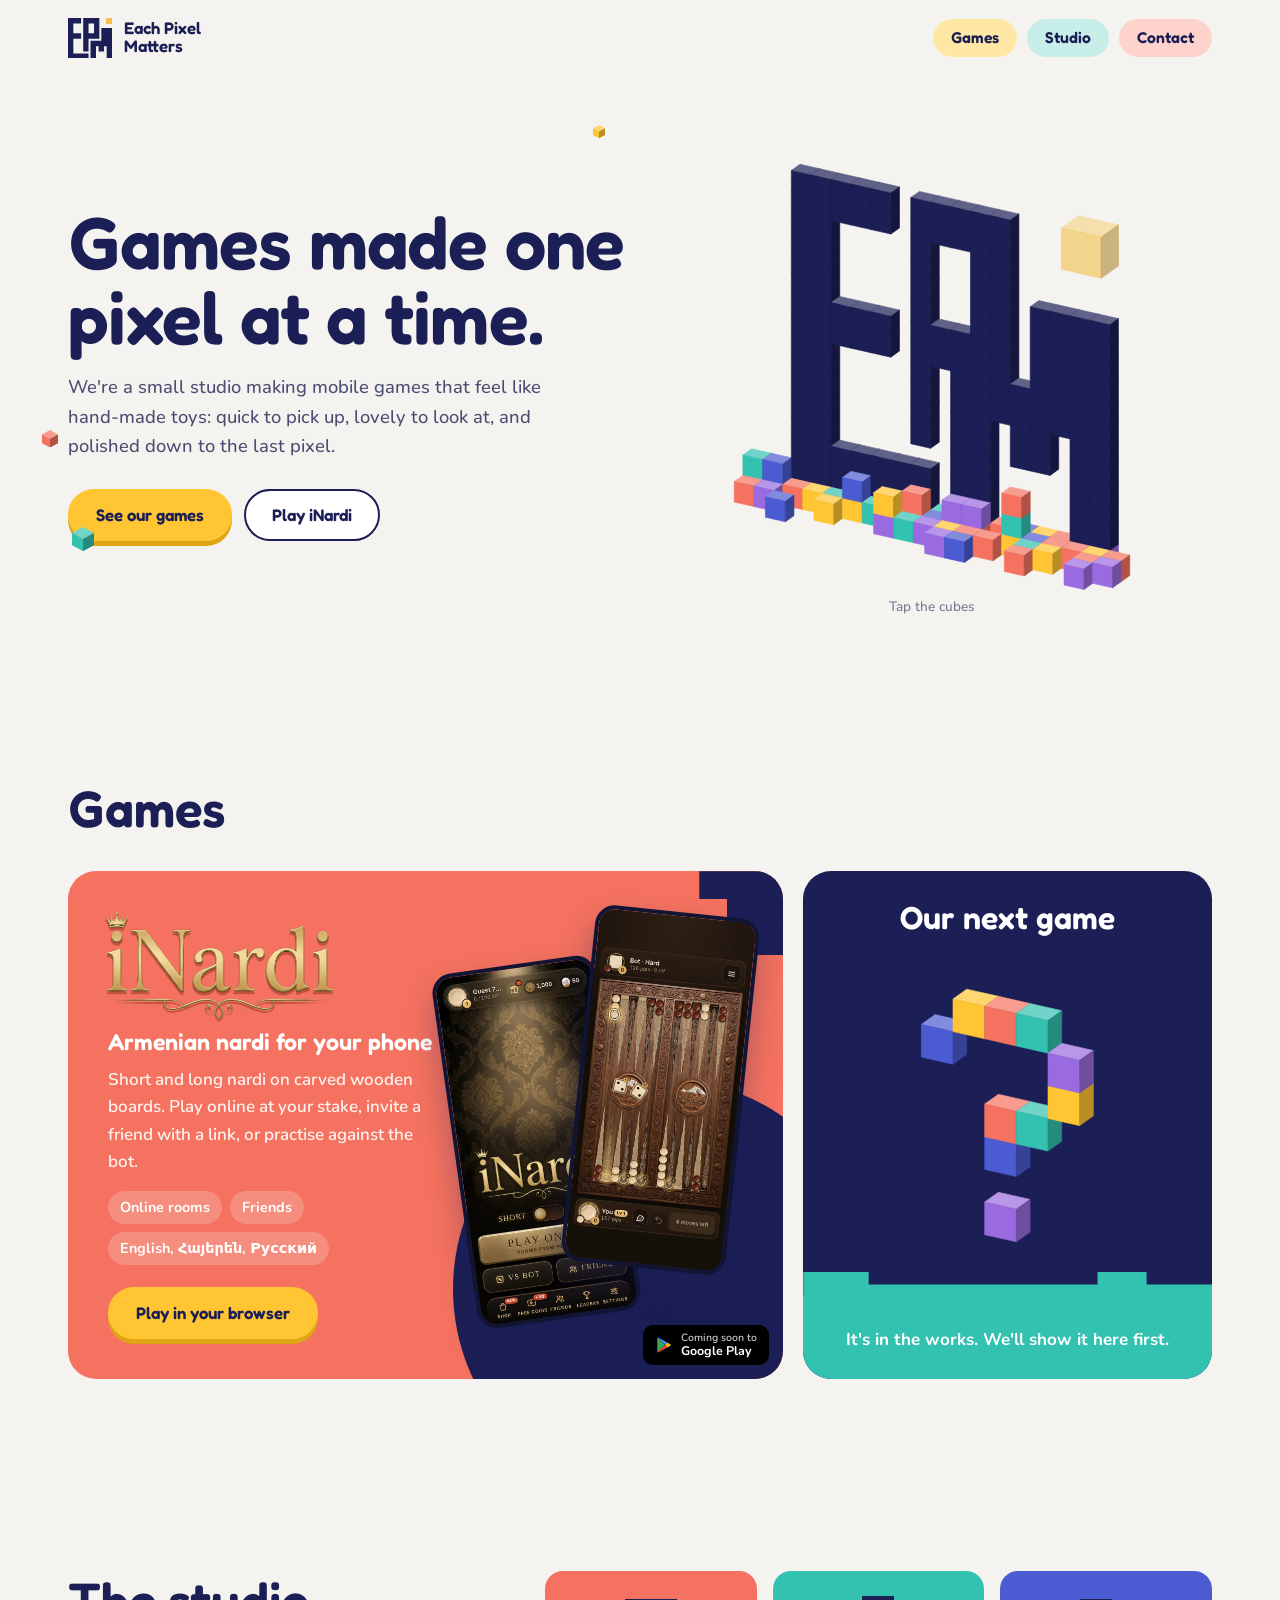
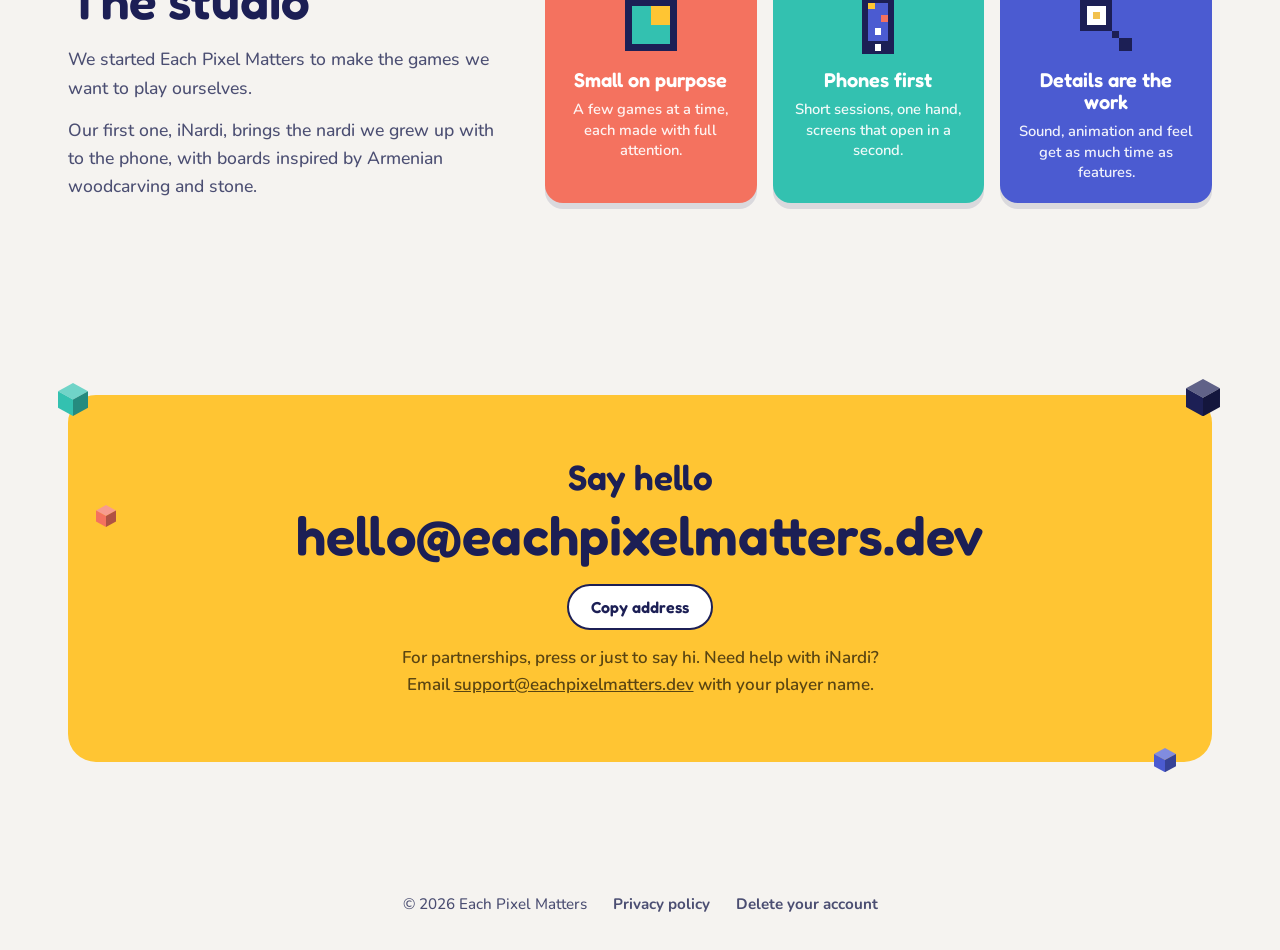
==== index.html @ 30808cd9 "Each Pixel Matters studio website Co-Authored-By: Claude Opus 5.5 <noreply@anthropic.com> Claude-Ses" ====
<!doctype html>
<html lang="en">
<head>
<meta charset="utf-8">
<meta name="viewport" content="width=device-width, initial-scale=1, viewport-fit=cover">
<meta name="theme-color" content="#f5f3f0">
<meta property="og:title" content="Each Pixel Matters">
<meta property="og:description" content="A small independent game studio. Our first game is iNardi, Armenian nardi for your phone.">
<title>Each Pixel Matters</title>
<meta name="claude:viewport-fit-sides" content="cover">
<meta name="description" content="Each Pixel Matters is a small independent game studio making mobile games that feel like hand-made toys. Our first game is iNardi, Armenian nardi for your phone.">
<link rel="icon" type="image/svg+xml" href="img/epm-mark-navy.svg">
<link rel="preload" href="fonts/fredoka-latin-wght-normal.woff2" as="font" type="font/woff2" crossorigin>
<link rel="stylesheet" href="fonts/fonts.css">
<style>
/* Layout: a light toy-box page. The hero logo is built from 3D cubes; games, studio and contact sit in bold colour blocks with a few stray cubes around them. */
:root {
  --paper: #f5f3f0;    /* page */
  --navy: #1c1f55;     /* ink, the logo */
  --ink-2: #4b4e72;    /* secondary text */
  --yellow: #ffc533;
  --coral: #f4725f;
  --teal: #33c1b0;
  --blue: #4b5bd1;
  --purple: #9a6be0;
  --gold: #f2c14e;     /* the one gold pixel */
  --display: "Fredoka", "Nunito", ui-rounded, "Segoe UI", system-ui, sans-serif;
  --body: "Nunito", "Segoe UI", system-ui, sans-serif;
  --r-big: 28px; --r: 18px;
  color-scheme: light;
}
* { box-sizing: border-box; }
html { scroll-behavior: smooth; }
@media (prefers-reduced-motion: reduce) { html { scroll-behavior: auto; } }
body { margin: 0; background: var(--paper); color: var(--navy); font: 500 1.0625rem/1.6 var(--body); -webkit-font-smoothing: antialiased; overflow-x: hidden; }
a { color: inherit; }
img { max-width: 100%; display: block; }
:focus-visible { outline: 3px solid var(--blue); outline-offset: 3px; border-radius: 8px; }
.wrap { position: relative; max-width: 74rem; margin: 0 auto; padding-left: max(20px, env(safe-area-inset-left, 0px)); padding-right: max(20px, env(safe-area-inset-right, 0px)); }
h1, h2, h3 { font-family: var(--display); font-weight: 600; margin: 0; text-wrap: balance; }
p { margin: 0; }

/* a stray isometric cube; colour comes from --c */
.cube { position: absolute; width: var(--s, 18px); height: auto; pointer-events: none; }
.cube { --ft: color-mix(in srgb, var(--c) 70%, white); --fl: var(--c); --fr: color-mix(in srgb, var(--c) 72%, black); }

/* header */
body::before { content: ""; position: fixed; inset: 0 0 auto; height: env(safe-area-inset-top, 0px); z-index: 10; background: var(--paper); }
.top { position: sticky; top: env(safe-area-inset-top, 0px); z-index: 6; background: color-mix(in srgb, var(--paper) 90%, transparent); backdrop-filter: blur(10px); -webkit-backdrop-filter: blur(10px); }
.top .wrap { display: flex; align-items: center; justify-content: space-between; gap: 16px; height: 76px; }
.brand { display: flex; align-items: center; gap: 12px; text-decoration: none; font: 600 1.05rem/1.05 var(--display); }
.brand svg { width: 44px; height: auto; flex: none; }
.nav { display: flex; gap: 10px; }
.nav a { text-decoration: none; font: 600 .98rem/1 var(--display); padding: 11px 18px; border-radius: 999px; transition: transform .15s; }
.nav a:hover { transform: translateY(-2px); }
.nav a:nth-child(1) { background: #ffe8a6; }
.nav a:nth-child(2) { background: #c8eeea; }
.nav a:nth-child(3) { background: #fdd3cb; }

/* hero */
.hero .wrap { display: grid; grid-template-columns: minmax(0, 1fr) minmax(0, 1fr); gap: 24px; align-items: center; padding-block: clamp(24px, 5vw, 56px) clamp(32px, 6vw, 72px); }
h1 { font-size: clamp(2.7rem, 6.4vw, 4.6rem); line-height: 1.02; letter-spacing: -.01em; }
.lede { margin-top: 1.1rem; max-width: 30rem; font-size: 1.15rem; color: var(--ink-2); }
.actions { display: flex; flex-wrap: wrap; gap: 12px; margin-top: 1.8rem; }
.btn { display: inline-flex; align-items: center; min-height: 52px; padding: 0 26px; border-radius: 999px; text-decoration: none; font: 600 1.05rem/1 var(--display); border: 2.5px solid var(--navy); transition: transform .15s, box-shadow .15s; }
.btn:hover { transform: translateY(-2px); }
.btn.yellow { background: var(--yellow); border-color: var(--yellow); box-shadow: 0 5px 0 #e0a514; }
.btn.yellow:hover { box-shadow: 0 7px 0 #e0a514; }
.btn.outline { background: #fff; }
.stage { position: relative; aspect-ratio: 1 / .86; max-width: 100%; }
#voxels { position: absolute; inset: 0; width: 100%; height: 100%; cursor: pointer; touch-action: manipulation; }
.stage .tip { position: absolute; left: 0; right: 0; bottom: -4px; text-align: center; font-size: .85rem; color: var(--ink-2); opacity: .75; }

/* sections */
section.block { padding-block: clamp(48px, 8vw, 96px); }
h2 { font-size: clamp(2.1rem, 4.6vw, 3.2rem); line-height: 1.05; margin-bottom: clamp(22px, 4vw, 36px); }

/* games */
.games { display: grid; grid-template-columns: minmax(0, 1.75fr) minmax(0, 1fr); gap: 20px; }
.card { position: relative; border-radius: var(--r-big); overflow: hidden; }
.inardi { background: var(--coral); color: #fff; padding: clamp(24px, 4vw, 40px); display: grid; grid-template-columns: minmax(0, 1fr) minmax(0, .9fr); gap: 12px; min-height: 420px; }
.inardi::before { content: ""; position: absolute; right: -90px; bottom: -120px; width: 420px; height: 420px; border-radius: 50%; background: var(--navy); }
.inardi::after { content: ""; position: absolute; top: 0; right: 0; width: 84px; height: 84px; background: var(--navy);
  clip-path: polygon(0 0, 100% 0, 100% 100%, 66% 100%, 66% 66%, 33% 66%, 33% 33%, 0 33%); }
.inardi .txt { position: relative; z-index: 1; display: flex; flex-direction: column; min-width: 0; }
.inardi .logo { width: min(230px, 80%); height: auto; filter: drop-shadow(0 3px 0 rgba(90,30,10,.35)); margin-left: -4px; }
.inardi h3 { font-size: 1.45rem; line-height: 1.2; margin-top: 8px; }
.inardi .desc { margin-top: 10px; max-width: 26rem; color: #fff3ef; font-weight: 600; }
.chips { display: flex; flex-wrap: wrap; gap: 8px; margin-top: 16px; }
.chips span { background: rgba(255,255,255,.2); border-radius: 999px; padding: 5px 12px; font-size: .9rem; font-weight: 700; }
.inardi .actions { margin-top: auto; padding-top: 22px; }
.inardi .btn.yellow { color: var(--navy); }
.phones { position: relative; z-index: 1; min-height: 340px; }
.phones img { position: absolute; width: 56%; height: auto; aspect-ratio: 585 / 1266; object-fit: cover; border-radius: 20px; border: 4px solid #121433; box-shadow: 0 18px 30px rgba(28,31,85,.35); }
.phones .a { left: 2%; top: 12%; transform: rotate(-8deg); }
.phones .b { right: 0; top: 0; transform: rotate(6deg); }
.soon { position: absolute; z-index: 2; right: 14px; bottom: 14px; display: flex; align-items: center; gap: 8px; background: #000; color: #fff; border-radius: 10px; padding: 7px 12px; font: 700 .78rem/1.15 var(--body); }
.soon svg { width: 18px; height: 18px; }
.soon small { display: block; font-weight: 600; font-size: .66rem; opacity: .8; }

.next { background: var(--navy); color: #fff; display: flex; flex-direction: column; min-height: 420px; }
.next h3 { font-size: 2rem; line-height: 1.05; text-align: center; padding: 30px 24px 0; }
.next canvas { flex: 1; width: 100%; min-height: 200px; }
.next .base { position: relative; background: var(--teal); padding: 30px 20px 26px; text-align: center; font-weight: 700; }
.next .base::before { content: ""; position: absolute; left: 0; right: 0; top: -24px; height: 25px; background: var(--teal);
  clip-path: polygon(0 100%, 0 0, 16% 0, 16% 50%, 72% 50%, 72% 0, 84% 0, 84% 50%, 100% 50%, 100% 100%); }

/* studio */
.studio { display: grid; grid-template-columns: minmax(0, .9fr) minmax(0, 1.4fr); gap: clamp(24px, 4vw, 48px); align-items: center; }
.studio .about p { color: var(--ink-2); max-width: 30rem; font-size: 1.1rem; }
.studio .about p + p { margin-top: .9rem; }
.studio h2 { margin-bottom: 18px; }
.tiles { display: grid; grid-template-columns: repeat(3, minmax(0, 1fr)); gap: 16px; }
.tile { border-radius: var(--r); padding: 22px 16px 20px; color: #fff; text-align: center; display: flex; flex-direction: column; align-items: center; gap: 12px; box-shadow: 0 6px 0 rgba(28,31,85,.12); }
.tile svg { width: 64px; height: 64px; image-rendering: pixelated; }
.tile b { font: 600 1.25rem/1.1 var(--display); }
.tile span { font-size: .92rem; font-weight: 600; opacity: .92; line-height: 1.4; }
.tile:nth-child(1) { background: var(--coral); }
.tile:nth-child(2) { background: var(--teal); }
.tile:nth-child(3) { background: var(--blue); }

/* contact */
.hello { position: relative; background: var(--yellow); border-radius: var(--r-big); padding: clamp(36px, 6vw, 64px) 24px; text-align: center; }
.hello h2 { font-size: clamp(1.6rem, 3vw, 2.2rem); margin-bottom: 10px; }
.hello .mail { display: inline-block; font: 600 clamp(1.45rem, 5vw, 3.4rem)/1.1 var(--display); text-decoration: none; overflow-wrap: anywhere; }
.hello .mail:hover { text-decoration: underline; text-decoration-thickness: 3px; text-underline-offset: 6px; }
.hello p { margin: 14px auto 0; max-width: 32rem; color: #5a4512; font-weight: 600; }
.copy-btn { margin-top: 18px; font: 600 1rem/1 var(--display); color: var(--navy); background: #fff; border: 2.5px solid var(--navy); border-radius: 999px; min-height: 46px; padding: 0 22px; cursor: pointer; }

footer { padding-block: 34px calc(34px + env(safe-area-inset-bottom, 0px)); font-size: .95rem; color: var(--ink-2); }
footer .wrap { display: flex; flex-wrap: wrap; justify-content: center; gap: 8px 26px; }
footer a { text-decoration: none; font-weight: 700; }
footer a:hover { color: var(--navy); text-decoration: underline; }

@media (max-width: 900px) {
  .hero .cube, .cube.wide-only { display: none; }
  .hero .wrap { grid-template-columns: 1fr; }
  .stage { order: -1; width: min(100%, 520px); margin: 0 auto; }
  .games, .studio { grid-template-columns: 1fr; }
  .inardi { grid-template-columns: 1fr; }
  .phones { min-height: 0; height: min(92vw, 420px); max-width: 420px; }
  .next { min-height: 360px; }
}
@media (max-width: 560px) {
  .nav a { padding: 10px 13px; font-size: .9rem; }
  .nav a:nth-child(2) { display: none; }
  .brand span { display: none; }
  .tiles { grid-template-columns: 1fr; }
  .tile { flex-direction: row; text-align: left; align-items: center; }
  .tile svg { width: 52px; height: 52px; flex: none; }
  .tile div { display: flex; flex-direction: column; gap: 4px; }
}
@media (min-width: 561px) { .tile div { display: flex; flex-direction: column; gap: 8px; } }
</style>
</head>
<body>
<svg width="0" height="0" style="position:absolute" aria-hidden="true">
  <symbol id="cb" viewBox="0 0 20 22"><polygon style="fill:var(--ft)" points="10,0 20,5.5 10,11 0,5.5"/><polygon style="fill:var(--fl)" points="0,5.5 10,11 10,22 0,16.5"/><polygon style="fill:var(--fr)" points="10,11 20,5.5 20,16.5 10,22"/></symbol>
</svg>

<header class="top">
  <div class="wrap">
    <a class="brand" href="#top" aria-label="Each Pixel Matters, home">
      <svg viewBox="0 0 272 253" aria-hidden="true"><path fill="#1c1f55" d="M0 0H33V253H0ZM0 0H81V34H0ZM0 94H81V128H0ZM0 220H127V253H0ZM94 0H127V207H94ZM94 0H194V34H94ZM161 0H194V128H161ZM94 94H194V128H94ZM206 62H272V174H206ZM139 140H272V174H139ZM139 140H173V253H139ZM189 140H223V207H189ZM239 140H272V253H239Z"/><path fill="#f2c14e" d="M234 0H272V38H234Z"/></svg>
      <span>Each Pixel<br>Matters</span>
    </a>
    <nav class="nav" aria-label="Sections">
      <a href="#games">Games</a>
      <a href="#studio">Studio</a>
      <a href="#contact">Contact</a>
    </nav>
  </div>
</header>

<main id="top">
  <section class="hero">
    <div class="wrap">
      <svg class="cube" style="--c:var(--coral);--s:16px;left:-6px;top:58%" viewBox="0 0 20 22"><use href="#cb"/></svg>
      <svg class="cube" style="--c:var(--teal);--s:22px;left:2%;top:74%" viewBox="0 0 20 22"><use href="#cb"/></svg>
      <svg class="cube" style="--c:var(--yellow);--s:12px;left:46%;top:8%" viewBox="0 0 20 22"><use href="#cb"/></svg>
      <div class="copy">
        <h1>Games made one pixel at a time.</h1>
        <p class="lede">We're a small studio making mobile games that feel like hand-made toys: quick to pick up, lovely to look at, and polished down to the last pixel.</p>
        <div class="actions">
          <a class="btn yellow" href="#games">See our games</a>
          <a class="btn outline" href="https://edhakob1an.github.io/inardi/" target="_blank" rel="noopener">Play iNardi</a>
        </div>
      </div>
      <div class="stage">
        <canvas id="voxels" role="img" aria-label="The Each Pixel Matters logo built from 3D cubes, with one gold cube on top"></canvas>
        <p class="tip">Tap the cubes</p>
      </div>
    </div>
  </section>

  <section class="block" id="games" aria-labelledby="games-h">
    <div class="wrap">
      <h2 id="games-h">Games</h2>
      <div class="games">
        <article class="card inardi" aria-labelledby="inardi-h">
          <div class="txt">
            <img class="logo" src="img/inardi-logo.webp" alt="iNardi" width="900" height="427">
            <h3 id="inardi-h">Armenian nardi for your phone</h3>
            <p class="desc">Short and long nardi on carved wooden boards. Play online at your stake, invite a friend with a link, or practise against the bot.</p>
            <div class="chips"><span>Online rooms</span><span>Friends</span><span>English, Հայերեն, Русский</span></div>
            <div class="actions"><a class="btn yellow" href="https://edhakob1an.github.io/inardi/" target="_blank" rel="noopener">Play in your browser</a></div>
          </div>
          <div class="phones">
            <img class="a" src="img/inardi-menu.webp" alt="iNardi main menu" loading="lazy" width="585" height="1266">
            <img class="b" src="img/inardi-game.webp" alt="A game on the carved walnut board" loading="lazy" width="585" height="1266">
          </div>
          <div class="soon"><svg viewBox="0 0 24 24" aria-hidden="true"><path fill="#34a853" d="M3.6 2.2 13.3 12l-9.7 9.8c-.4-.2-.6-.6-.6-1.1V3.3c0-.5.2-.9.6-1.1z"/><path fill="#fbbc04" d="m16.6 15.3-3.3-3.3 3.3-3.3 3.8 2.2c1 .6 1 1.6 0 2.2z"/><path fill="#ea4335" d="M13.3 12 3.6 21.8c.3.2.8.2 1.3-.1l11.7-6.4z"/><path fill="#4285f4" d="M13.3 12 16.6 8.7 4.9 2.3c-.5-.3-1-.3-1.3-.1z"/></svg><span><small>Coming soon to</small>Google Play</span></div>
        </article>
        <article class="card next" aria-labelledby="next-h">
          <h3 id="next-h">Our next game</h3>
          <canvas id="qmark" aria-hidden="true"></canvas>
          <p class="base">It's in the works. We'll show it here first.</p>
        </article>
      </div>
    </div>
  </section>

  <section class="block" id="studio" aria-labelledby="studio-h">
    <div class="wrap studio">
      <div class="about">
        <h2 id="studio-h">The studio</h2>
        <p>We started Each Pixel Matters to make the games we want to play ourselves.</p>
        <p>Our first one, iNardi, brings the nardi we grew up with to the phone, with boards inspired by Armenian woodcarving and stone.</p>
      </div>
      <div class="tiles">
        <div class="tile">
          <svg viewBox="0 0 10 10" aria-hidden="true" shape-rendering="crispEdges"><rect x="1" y="1" width="8" height="8" fill="#1c1f55"/><rect x="2" y="2" width="6" height="6" fill="#33c1b0"/><rect x="5" y="2" width="3" height="3" fill="#ffc533"/></svg>
          <div><b>Small on purpose</b><span>A few games at a time, each made with full attention.</span></div>
        </div>
        <div class="tile">
          <svg viewBox="0 0 10 10" aria-hidden="true" shape-rendering="crispEdges"><rect x="2.5" y="0.5" width="5" height="9" fill="#1c1f55"/><rect x="3.5" y="1.5" width="3" height="6" fill="#4b5bd1"/><rect x="3.5" y="1.5" width="1" height="1" fill="#ffc533"/><rect x="5.5" y="3.5" width="1" height="1" fill="#f4725f"/><rect x="4.5" y="5.5" width="1" height="1" fill="#fff"/><rect x="4.5" y="8" width="1" height="1" fill="#fff"/></svg>
          <div><b>Phones first</b><span>Short sessions, one hand, screens that open in a second.</span></div>
        </div>
        <div class="tile">
          <svg viewBox="0 0 10 10" aria-hidden="true" shape-rendering="crispEdges"><rect x="1" y="1" width="5" height="5" fill="#1c1f55"/><rect x="2" y="2" width="3" height="3" fill="#fff"/><rect x="3" y="3" width="1" height="1" fill="#f2c14e"/><rect x="6" y="6" width="1" height="1" fill="#1c1f55"/><rect x="7" y="7" width="2" height="2" fill="#1c1f55"/></svg>
          <div><b>Details are the work</b><span>Sound, animation and feel get as much time as features.</span></div>
        </div>
      </div>
    </div>
  </section>

  <section class="block" id="contact" aria-labelledby="contact-h">
    <div class="wrap">
      <div class="hello">
        <svg class="cube" style="--c:var(--teal);--s:30px;left:-10px;top:-12px" viewBox="0 0 20 22"><use href="#cb"/></svg>
        <svg class="cube wide-only" style="--c:var(--coral);--s:20px;left:28px;top:30%" viewBox="0 0 20 22"><use href="#cb"/></svg>
        <svg class="cube" style="--c:var(--navy);--s:34px;right:-8px;top:-16px" viewBox="0 0 20 22"><use href="#cb"/></svg>
        <svg class="cube" style="--c:var(--blue);--s:22px;right:36px;bottom:-10px" viewBox="0 0 20 22"><use href="#cb"/></svg>
        <h2 id="contact-h">Say hello</h2>
        <a class="mail" id="mailLink" href="mailto:hello@eachpixelmatters.dev">hello@eachpixelmatters.dev</a>
        <div><button class="copy-btn" type="button" id="copyMail">Copy address</button></div>
        <p>For partnerships, press or just to say hi. Need help with iNardi? Email <a href="mailto:support@eachpixelmatters.dev">support@eachpixelmatters.dev</a> with your player name.</p>
      </div>
    </div>
  </section>
</main>

<footer>
  <div class="wrap">
    <span>© 2026 Each Pixel Matters</span>
    <a href="privacy.html">Privacy policy</a>
    <a href="delete-account.html">Delete your account</a>
  </div>
</footer>

<script>
(() => {
  const reduce = matchMedia('(prefers-reduced-motion: reduce)').matches;
  const hex = h => [1, 3, 5].map(i => parseInt(h.slice(i, i + 2), 16));
  const mix = (c, w, k) => `rgb(${c.map((v, i) => Math.round(v + (w[i] - v) * k)).join(',')})`;
  const shades = h => { const c = hex(h); return { t: mix(c, [255, 255, 255], .3), l: h, r: mix(c, [0, 0, 0], .28) }; };

  // ---- a tiny isometric voxel renderer: cubes are {x, y, z, col}; x runs right-down, y left-down, z up
  function scene(cv, cubes, opts = {}) {
    const ctx = cv.getContext('2d'), S = { cubes, w: 0, h: 0, s: 1, ox: 0, oy: 0 };
    cubes.forEach(c => { c.sh = shades(c.col); c.hop = 0; });
    const PR = opts.proj || [.97, .22, .42, .3];   // x axis (right, slightly down), y axis (towards the viewer: left and down)
    const raw = (x, y, z) => [x * PR[0] - y * PR[2], x * PR[1] + y * PR[3] - z];
    const P = (x, y, z) => { const [a, b] = raw(x, y, z); return [S.ox + a * S.s, S.oy + b * S.s]; };
    function fit() {
      const dpr = Math.min(2, devicePixelRatio || 1), r = cv.getBoundingClientRect();
      S.w = r.width; S.h = r.height; cv.width = Math.round(r.width * dpr); cv.height = Math.round(r.height * dpr); ctx.setTransform(dpr, 0, 0, dpr, 0, 0);
      let x0 = 1e9, x1 = -1e9, y0 = 1e9, y1 = -1e9;
      for (const c of cubes) for (const [dx, dy, dz] of [[0,0,1],[1,0,0],[0,1,0],[1,1,0],[1,0,1],[0,1,1],[0,0,0]]) {
        const g = c.size || 1, [px, py] = raw(c.x + dx * g, c.y + dy * g, c.z + dz * g);
        x0 = Math.min(x0, px); x1 = Math.max(x1, px); y0 = Math.min(y0, py - (opts.headroom || 0)); y1 = Math.max(y1, py);
      }
      S.s = Math.min(S.w * (opts.fill || .92) / (x1 - x0), S.h * (opts.fill || .92) / (y1 - y0));
      S.ox = S.w / 2 - (x0 + x1) / 2 * S.s; S.oy = S.h / 2 - (y0 + y1) / 2 * S.s;
    }
    const order = () => cubes.slice().sort((a, b) => (a.x + a.y) - (b.x + b.y) || a.z - b.z || a.x - b.x);
    function poly(pts, fill) { ctx.beginPath(); pts.forEach((p, i) => i ? ctx.lineTo(p[0], p[1]) : ctx.moveTo(p[0], p[1])); ctx.closePath(); ctx.fillStyle = fill; ctx.fill(); ctx.strokeStyle = fill; ctx.lineWidth = .6; ctx.stroke(); }
    function draw(t) {
      ctx.clearRect(0, 0, S.w, S.h);
      for (const c of order()) {
        const z = c.z + (c.dz || 0) + Math.sin(Math.min(1, c.hop) * Math.PI) * .7 * (c.hop > 0 ? 1 : 0);
        if (c.a === 0) continue;
        const { x, y } = c, g = c.size || 1;
        ctx.globalAlpha = c.a ?? 1;
        poly([P(x, y, z + g), P(x + g, y, z + g), P(x + g, y + g, z + g), P(x, y + g, z + g)], c.sh.t);
        poly([P(x, y + g, z), P(x + g, y + g, z), P(x + g, y + g, z + g), P(x, y + g, z + g)], c.sh.l);
        poly([P(x + g, y, z), P(x + g, y + g, z), P(x + g, y + g, z + g), P(x + g, y, z + g)], c.sh.r);
        ctx.globalAlpha = 1;
      }
    }
    // which cube is under a point: test the cube outlines front to back
    function pick(px, py) {
      const inside = (pts) => { let c = false; for (let i = 0, j = pts.length - 1; i < pts.length; j = i++) { const [xi, yi] = pts[i], [xj, yj] = pts[j]; if ((yi > py) !== (yj > py) && px < (xj - xi) * (py - yi) / (yj - yi) + xi) c = !c; } return c; };
      for (const c of order().reverse()) {
        const { x, y, z } = c, g = c.size || 1;
        if (inside([P(x, y, z + g), P(x + g, y, z + g), P(x + g, y, z), P(x + g, y + g, z), P(x, y + g, z), P(x, y + g, z + g)])) return c;
      }
      return null;
    }
    new ResizeObserver(() => { fit(); draw(); }).observe(cv);
    fit();
    return { draw, pick, S };
  }

  // ---- hero: the EPM mark as cubes (8 × 7 grid from the logo), a heap of colour in front, the gold cube on top
  const RECTS = [[0,0,33,253],[0,0,81,34],[0,94,81,128],[0,220,127,253],[94,0,127,207],[94,0,194,34],[161,0,194,128],[94,94,194,128],[206,62,272,174],[139,140,272,174],[139,140,173,253],[189,140,223,207],[239,140,272,253]];
  const NAVY = '#1c1f55', CANDY = ['#ffc533', '#f4725f', '#33c1b0', '#4b5bd1', '#9a6be0'], U = 17, COLS = 16, ROWS = 15;
  const cubes = [];
  // the letters: the logo's shapes sampled onto a 16 × 15 grid, standing on a row of colour
  for (let r = 0; r < ROWS; r++) for (let x = 0; x < COLS; x++) {
    const px = x * U + U / 2, py = r * U + U / 2;
    if (RECTS.some(q => px >= q[0] && px < q[2] && py >= q[1] && py < q[3])) cubes.push({ x, y: 0, z: ROWS - r, col: NAVY });
  }
  // the gold pixel: one big cube in the logo's corner
  const gold = { x: 14, y: 0, z: ROWS - 1, size: 2, col: '#f2c14e', gold: true };
  // a heap of colour at the foot of the letters
  let seed = 11; const rnd = () => (seed = (seed * 16807) % 2147483647) / 2147483647;
  for (let x = 0; x < COLS; x++) cubes.push({ x, y: 0, z: 0, col: CANDY[Math.floor(rnd() * CANDY.length)] });
  for (let x = -2; x <= COLS; x++) for (let y = 1; y <= 3; y++) {
    const h = y === 1 ? (rnd() < .85 ? 1 + (rnd() < .4 ? 1 : 0) + (rnd() < .12 ? 1 : 0) : 0) : y === 2 ? (rnd() < .6 ? 1 + (rnd() < .2 ? 1 : 0) : 0) : (rnd() < .25 ? 1 : 0);
    for (let z = 0; z < h; z++) cubes.push({ x, y, z, col: CANDY[Math.floor(rnd() * CANDY.length)] });
  }
  cubes.push(gold);
  const cv = document.getElementById('voxels'), hero = scene(cv, cubes, { fill: .9, headroom: .4 });
  // load: cubes drop in, gold last
  const t0 = performance.now(), letterOrder = cubes.map(c => ({ c, d: c.gold ? 1.45 : c.col === NAVY ? .2 + c.x * .045 + c.z * .012 + rnd() * .08 : rnd() * .3 }));
  function frame(now) {
    const t = (now - t0) / 1000; let busy = false;
    for (const { c, d } of letterOrder) {
      const p = reduce ? 1 : Math.max(0, Math.min(1, (t - d) / (c.gold ? .7 : .45)));
      const e = c.gold ? 1 - Math.pow(1 - p, 3) * Math.cos(p * Math.PI * 2.2) * (1 - p) : 1 - Math.pow(1 - p, 3);
      c.dz = (1 - e) * (c.gold ? 9 : 5); c.a = p > 0 ? Math.min(1, p * 3) : 0;
      if (c.hop > 0) { c.hop += .045; if (c.hop >= 1) c.hop = 0; }
      if (p < 1 || c.hop > 0) busy = true;
    }
    hero.draw();
    if (busy) requestAnimationFrame(frame);
  }
  requestAnimationFrame(frame);
  cv.addEventListener('pointerdown', e => {
    const r = cv.getBoundingClientRect(), c = hero.pick(e.clientX - r.left, e.clientY - r.top);
    if (c && !c.hop) { c.hop = .001; requestAnimationFrame(frame); }
  });

  // ---- next game: a question mark of cubes
  const Q = ['.###.', '#...#', '....#', '..##.', '..#..', '.....', '..#..'];
  const qc = []; let k = 0;
  Q.forEach((row, r) => [...row].forEach((ch, x) => { if (ch === '#') qc.push({ x, y: 0, z: 6 - r, col: CANDY[k++ % CANDY.length] }); }));
  const qs = scene(document.getElementById('qmark'), qc, { fill: .7 });
  qs.draw();

  // ---- copy the email address
  const btn = document.getElementById('copyMail'), mail = document.getElementById('mailLink');
  btn.addEventListener('click', () => {
    const done = () => { btn.textContent = 'Copied'; setTimeout(() => btn.textContent = 'Copy address', 1800); };
    const pick = () => { const s = getSelection(), r = document.createRange(); r.selectNodeContents(mail); s.removeAllRanges(); s.addRange(r); btn.textContent = 'Selected, press copy'; };
    try { navigator.clipboard.writeText(mail.textContent).then(done, pick); } catch { pick(); }
  });
})();
</script>
</body>
</html>
---- fonts/fonts.css ----
/* Fredoka and Nunito, both SIL Open Font License. Variable weight. */
@font-face { font-family: "Fredoka"; font-style: normal; font-display: swap; font-weight: 300 700; src: url(fredoka-latin-wght-normal.woff2) format("woff2");
  unicode-range: U+0000-00FF, U+0131, U+0152-0153, U+02BB-02BC, U+02C6, U+02DA, U+02DC, U+0304, U+0308, U+0329, U+2000-206F, U+20AC, U+2122, U+2191, U+2193, U+2212, U+2215, U+FEFF, U+FFFD; }
@font-face { font-family: "Fredoka"; font-style: normal; font-display: swap; font-weight: 300 700; src: url(fredoka-latin-ext-wght-normal.woff2) format("woff2");
  unicode-range: U+0100-02BA, U+02BD-02C5, U+02C7-02CC, U+02CE-02D7, U+02DD-02FF, U+1E00-1E9F, U+20A0-20AB, U+20AD-20C0, U+2C60-2C7F, U+A720-A7FF; }
@font-face { font-family: "Nunito"; font-style: normal; font-display: swap; font-weight: 200 1000; src: url(nunito-latin-wght-normal.woff2) format("woff2");
  unicode-range: U+0000-00FF, U+0131, U+0152-0153, U+02BB-02BC, U+02C6, U+02DA, U+02DC, U+0304, U+0308, U+0329, U+2000-206F, U+20AC, U+2122, U+2191, U+2193, U+2212, U+2215, U+FEFF, U+FFFD; }
@font-face { font-family: "Nunito"; font-style: normal; font-display: swap; font-weight: 200 1000; src: url(nunito-latin-ext-wght-normal.woff2) format("woff2");
  unicode-range: U+0100-02BA, U+02BD-02C5, U+02C7-02CC, U+02CE-02D7, U+02DD-02FF, U+1E00-1E9F, U+20A0-20AB, U+20AD-20C0, U+2C60-2C7F, U+A720-A7FF; }
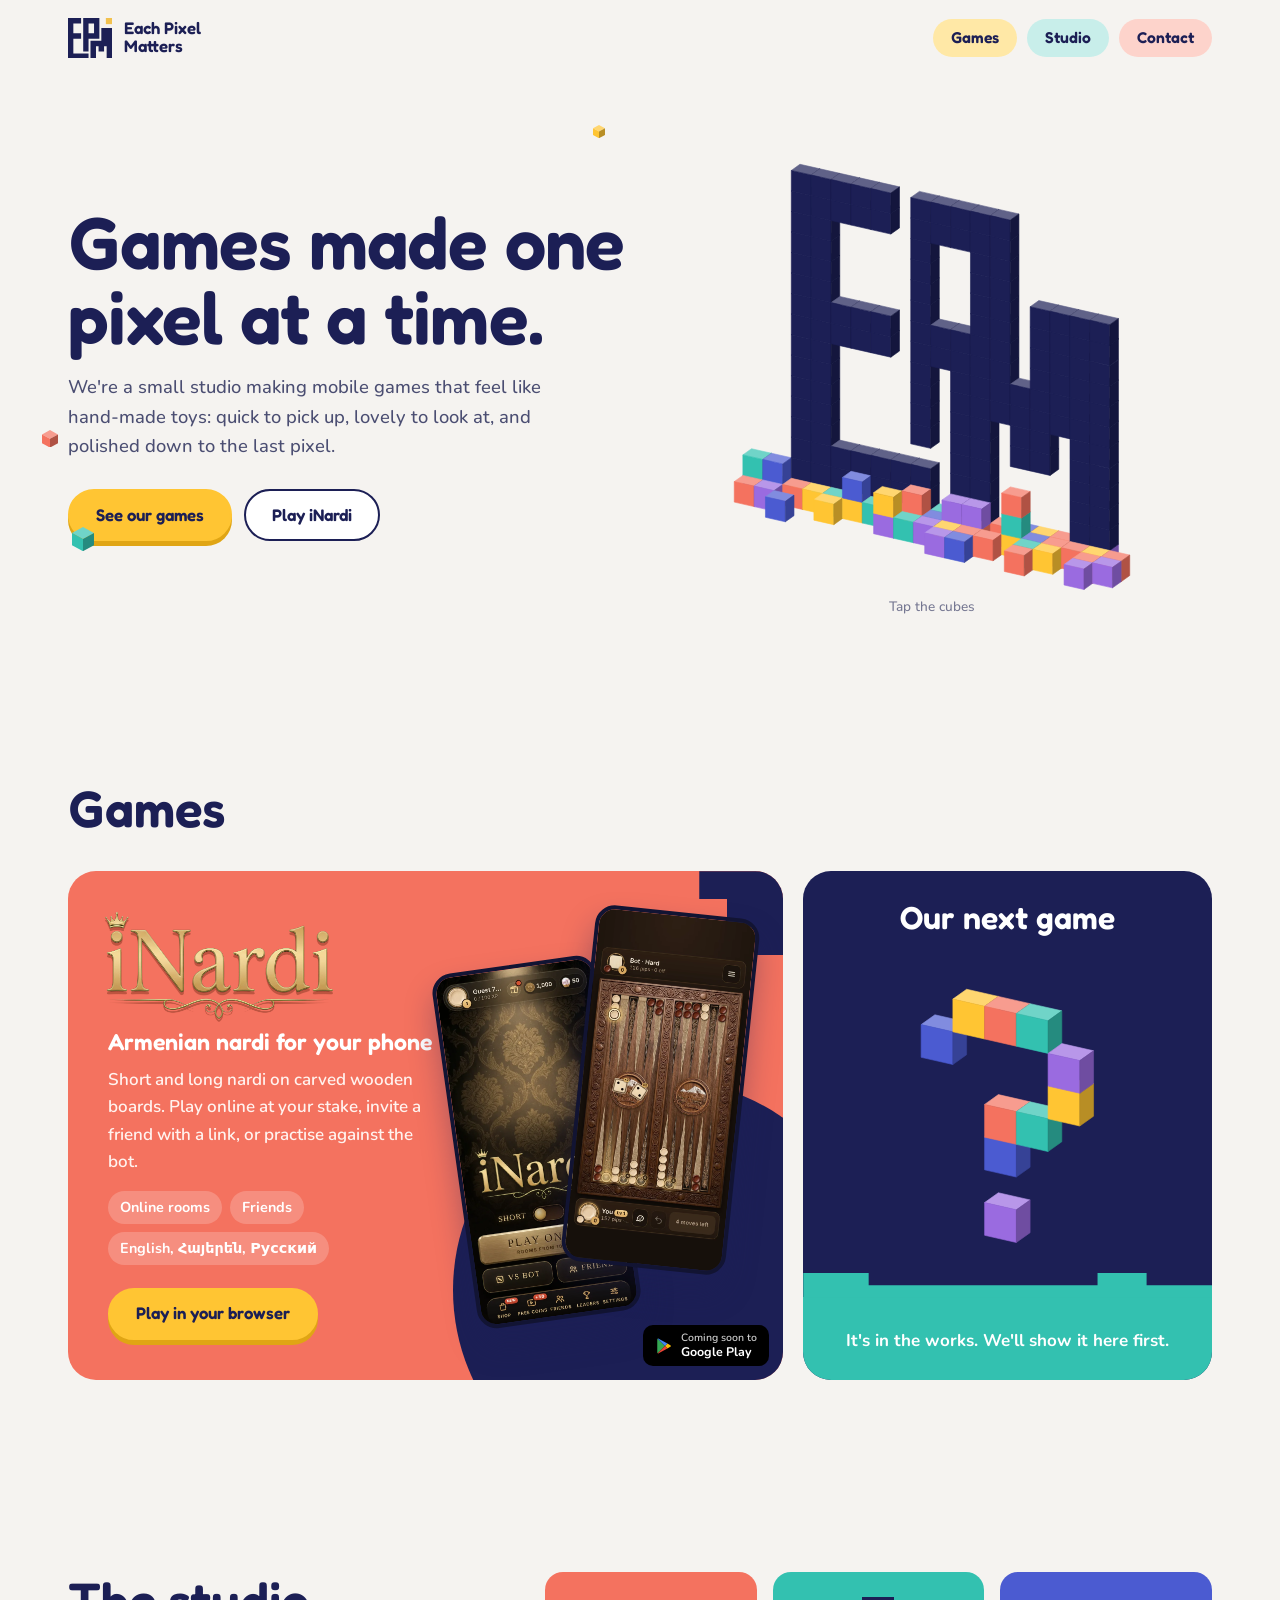
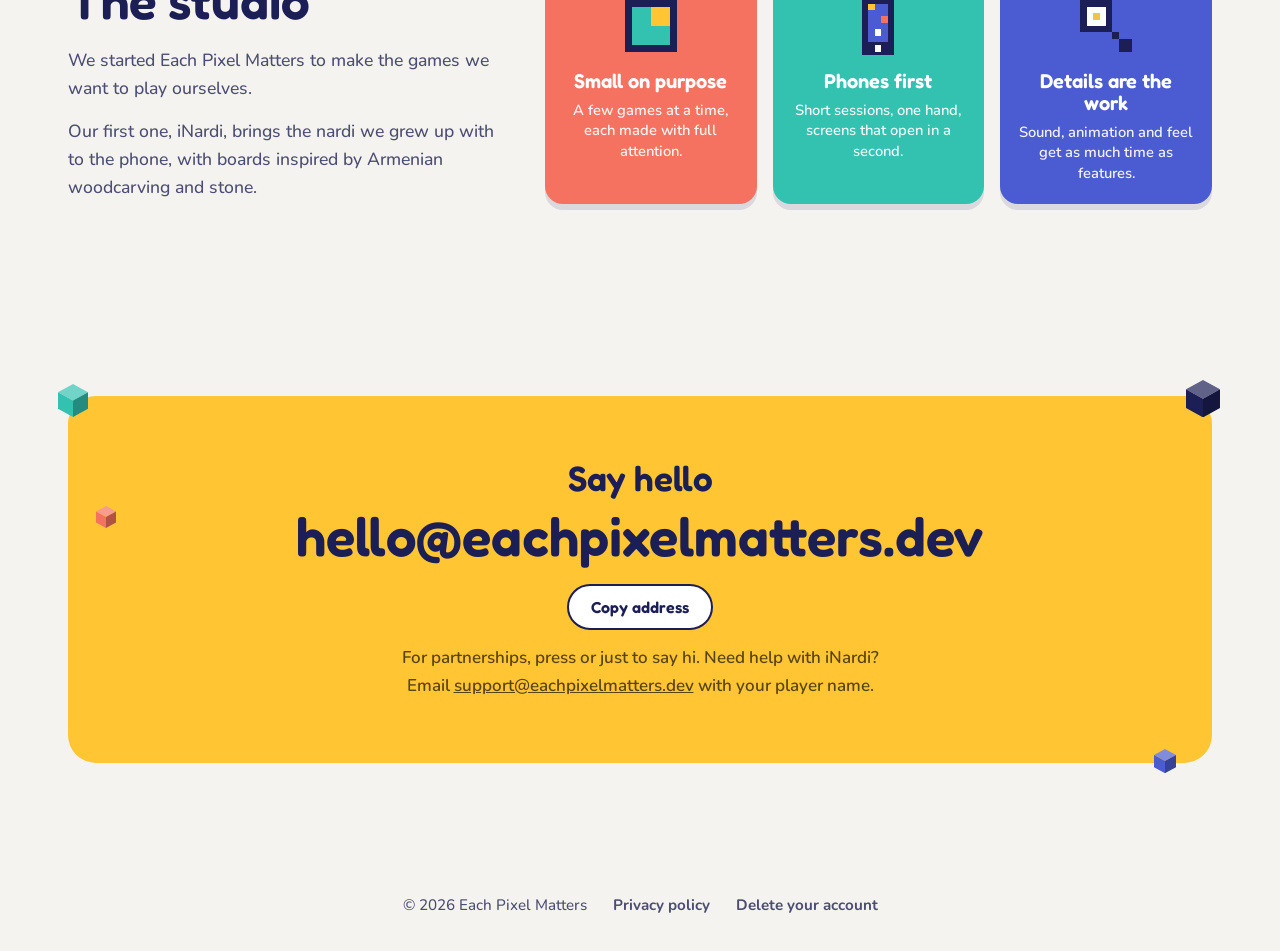
==== commit 4b0b530c: "Link to iNardi on eachpixelmatters.dev Co-Authored-By: Claude Opus 5.5 <noreply@anthropic.com> Claud" ====
--- a/index.html
+++ b/index.html
@@ -183,7 +183,7 @@
         <p class="lede">We're a small studio making mobile games that feel like hand-made toys: quick to pick up, lovely to look at, and polished down to the last pixel.</p>
         <div class="actions">
           <a class="btn yellow" href="#games">See our games</a>
-          <a class="btn outline" href="https://edhakob1an.github.io/inardi/" target="_blank" rel="noopener">Play iNardi</a>
+          <a class="btn outline" href="https://eachpixelmatters.dev/inardi/" target="_blank" rel="noopener">Play iNardi</a>
         </div>
       </div>
       <div class="stage">
@@ -203,7 +203,7 @@
             <h3 id="inardi-h">Armenian nardi for your phone</h3>
             <p class="desc">Short and long nardi on carved wooden boards. Play online at your stake, invite a friend with a link, or practise against the bot.</p>
             <div class="chips"><span>Online rooms</span><span>Friends</span><span>English, Հայերեն, Русский</span></div>
-            <div class="actions"><a class="btn yellow" href="https://edhakob1an.github.io/inardi/" target="_blank" rel="noopener">Play in your browser</a></div>
+            <div class="actions"><a class="btn yellow" href="https://eachpixelmatters.dev/inardi/" target="_blank" rel="noopener">Play in your browser</a></div>
           </div>
           <div class="phones">
             <img class="a" src="img/inardi-menu.webp" alt="iNardi main menu" loading="lazy" width="585" height="1266">
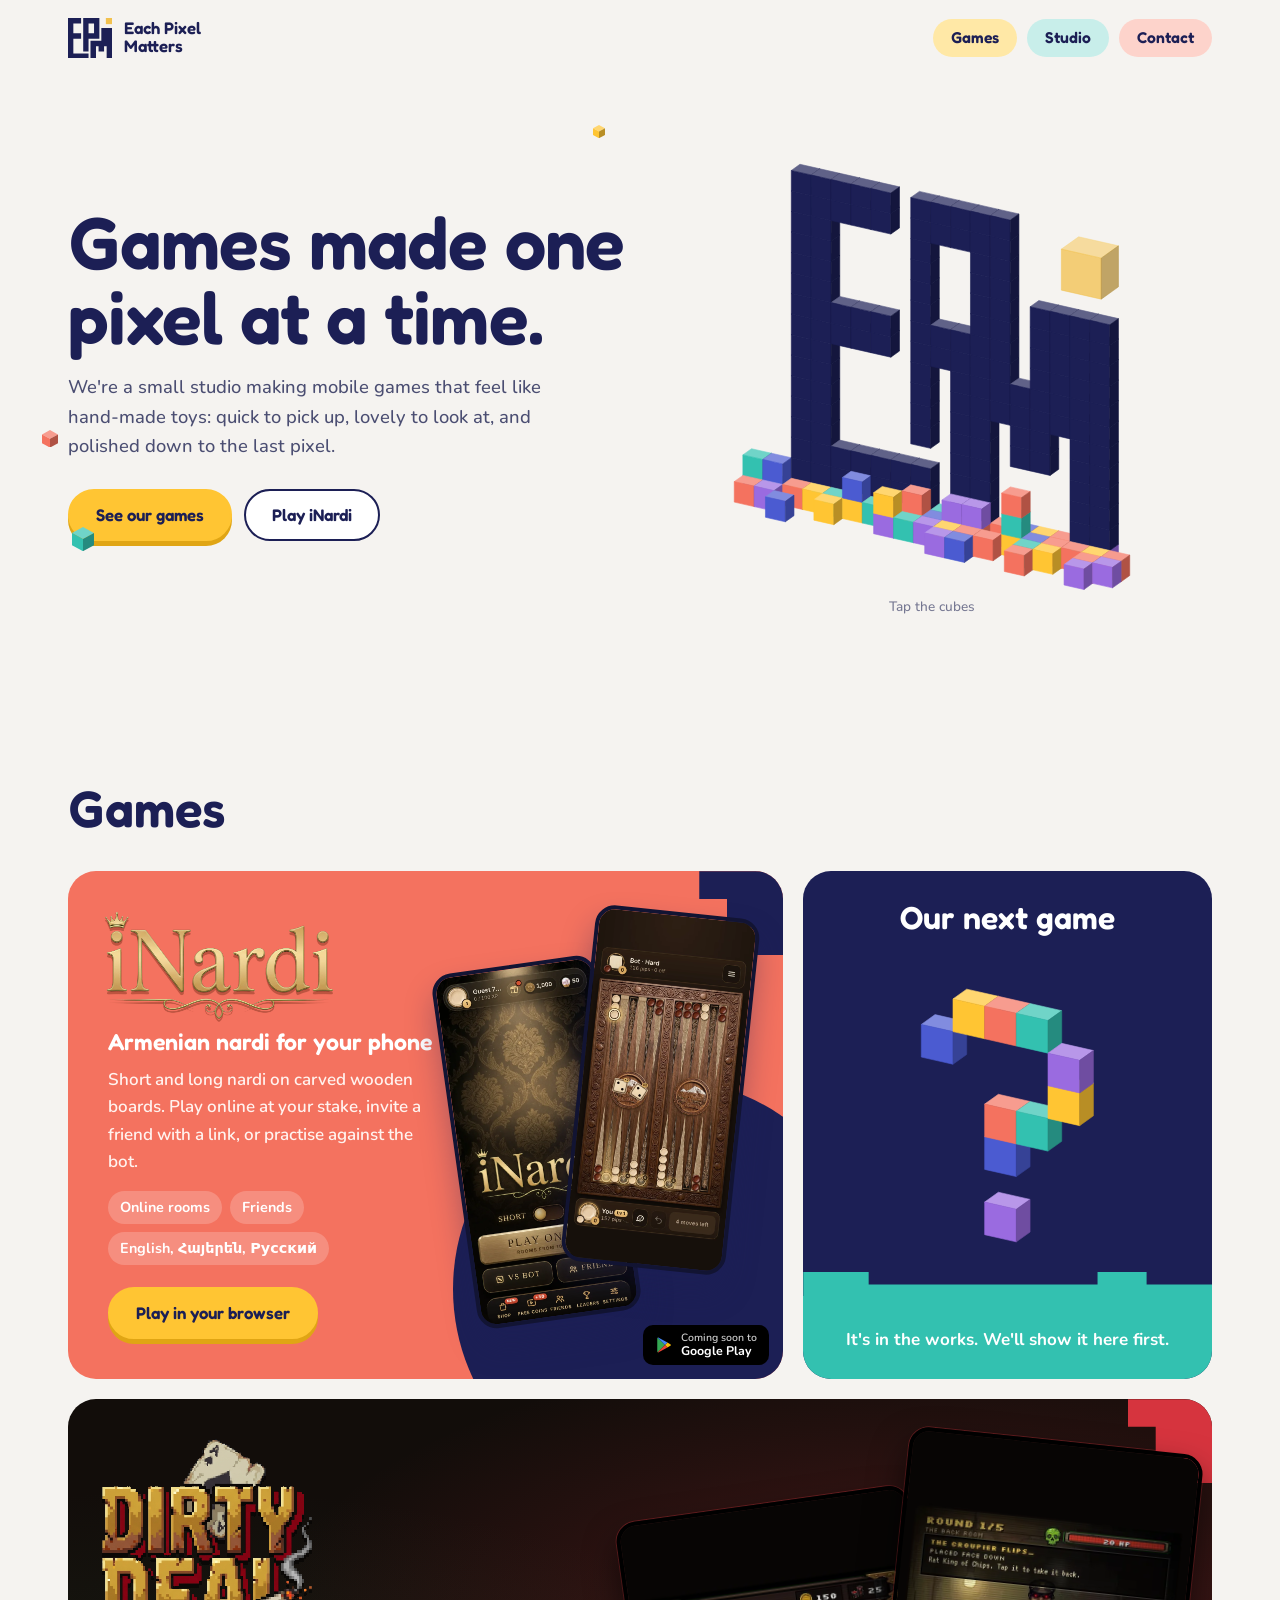
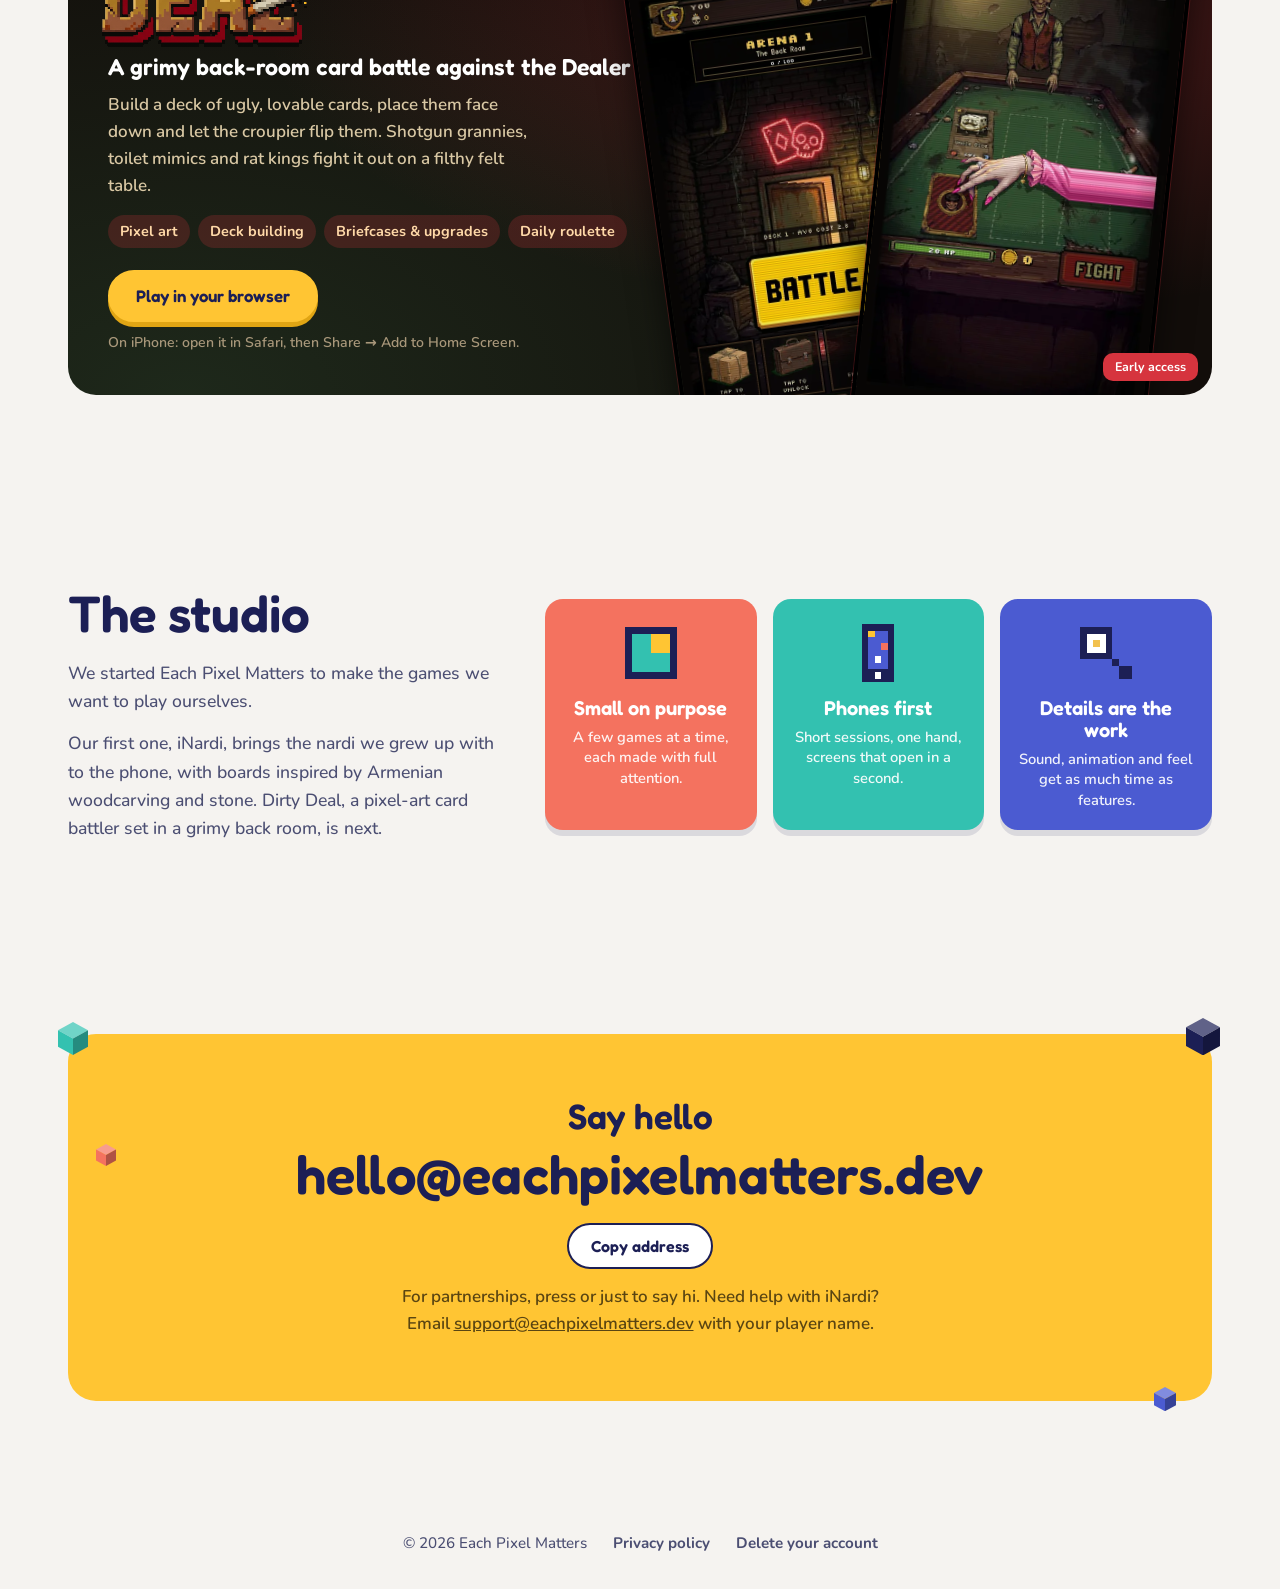
==== commit 5d6f1179: "Add Dirty Deal: playable at /dirtydeal/ and a game card on the home page Co-Authored-By: Claude Opus" ====
--- a/index.html
+++ b/index.html
@@ -105,6 +105,21 @@
 .next .base::before { content: ""; position: absolute; left: 0; right: 0; top: -24px; height: 25px; background: var(--teal);
   clip-path: polygon(0 100%, 0 0, 16% 0, 16% 50%, 72% 50%, 72% 0, 84% 0, 84% 50%, 100% 50%, 100% 100%); }
 
+.dd { grid-column: 1 / -1; background: #120d0a; color: #f3e6c4; padding: clamp(24px, 4vw, 40px); display: grid; grid-template-columns: minmax(0, 1fr) minmax(0, 1fr); gap: 12px; min-height: 440px;
+  background-image: radial-gradient(ellipse at 78% 38%, rgba(214,52,62,.28), transparent 55%), radial-gradient(ellipse at 10% 100%, rgba(52,92,58,.35), transparent 60%); }
+.dd::after { content: ""; position: absolute; top: 0; right: 0; width: 84px; height: 84px; background: #d6343e;
+  clip-path: polygon(0 0, 100% 0, 100% 100%, 66% 100%, 66% 66%, 33% 66%, 33% 33%, 0 33%); }
+.dd .txt { position: relative; z-index: 1; display: flex; flex-direction: column; min-width: 0; }
+.dd .logo { width: min(210px, 62%); height: auto; image-rendering: pixelated; margin-left: -6px; filter: drop-shadow(0 4px 0 rgba(0,0,0,.5)); }
+.dd h3 { font-size: 1.45rem; line-height: 1.2; margin-top: 10px; color: #fff; }
+.dd .desc { margin-top: 10px; max-width: 27rem; color: #d9c8a4; font-weight: 600; }
+.dd .chips span { background: rgba(214,52,62,.22); color: #ffd9a8; }
+.dd .actions { margin-top: auto; padding-top: 22px; }
+.dd .btn.yellow { color: var(--navy); }
+.dd .hint { margin-top: 10px; font-size: .88rem; color: #a8977a; font-weight: 600; }
+.dd .phones img { border-color: #000; box-shadow: 0 18px 34px rgba(0,0,0,.6), 0 0 0 1px rgba(214,52,62,.35); }
+.dd .tag { position: absolute; z-index: 2; right: 14px; bottom: 14px; background: #d6343e; color: #fff; border-radius: 10px; padding: 7px 12px; font: 700 .78rem/1.15 var(--body); }
+
 /* studio */
 .studio { display: grid; grid-template-columns: minmax(0, .9fr) minmax(0, 1.4fr); gap: clamp(24px, 4vw, 48px); align-items: center; }
 .studio .about p { color: var(--ink-2); max-width: 30rem; font-size: 1.1rem; }
@@ -137,7 +152,7 @@
   .hero .wrap { grid-template-columns: 1fr; }
   .stage { order: -1; width: min(100%, 520px); margin: 0 auto; }
   .games, .studio { grid-template-columns: 1fr; }
-  .inardi { grid-template-columns: 1fr; }
+  .inardi, .dd { grid-template-columns: 1fr; }
   .phones { min-height: 0; height: min(92vw, 420px); max-width: 420px; }
   .next { min-height: 360px; }
 }
@@ -216,6 +231,21 @@
           <canvas id="qmark" aria-hidden="true"></canvas>
           <p class="base">It's in the works. We'll show it here first.</p>
         </article>
+        <article class="card dd" aria-labelledby="dd-h">
+          <div class="txt">
+            <img class="logo" src="img/dirtydeal-logo.png" alt="Dirty Deal" width="600" height="582">
+            <h3 id="dd-h">A grimy back-room card battle against the Dealer</h3>
+            <p class="desc">Build a deck of ugly, lovable cards, place them face down and let the croupier flip them. Shotgun grannies, toilet mimics and rat kings fight it out on a filthy felt table.</p>
+            <div class="chips"><span>Pixel art</span><span>Deck building</span><span>Briefcases &amp; upgrades</span><span>Daily roulette</span></div>
+            <div class="actions"><a class="btn yellow" href="https://eachpixelmatters.dev/dirtydeal/" target="_blank" rel="noopener">Play in your browser</a></div>
+            <p class="hint">On iPhone: open it in Safari, then Share → Add to Home Screen.</p>
+          </div>
+          <div class="phones">
+            <img class="a" src="img/dirtydeal-menu.webp" alt="Dirty Deal main menu: the alley door under a neon skull sign" loading="lazy" width="585" height="1266">
+            <img class="b" src="img/dirtydeal-game.webp" alt="The croupier flipping cards on the Dealer's table" loading="lazy" width="585" height="1266">
+          </div>
+          <div class="tag">Early access</div>
+        </article>
       </div>
     </div>
   </section>
@@ -225,7 +255,7 @@
       <div class="about">
         <h2 id="studio-h">The studio</h2>
         <p>We started Each Pixel Matters to make the games we want to play ourselves.</p>
-        <p>Our first one, iNardi, brings the nardi we grew up with to the phone, with boards inspired by Armenian woodcarving and stone.</p>
+        <p>Our first one, iNardi, brings the nardi we grew up with to the phone, with boards inspired by Armenian woodcarving and stone. Dirty Deal, a pixel-art card battler set in a grimy back room, is next.</p>
       </div>
       <div class="tiles">
         <div class="tile">
